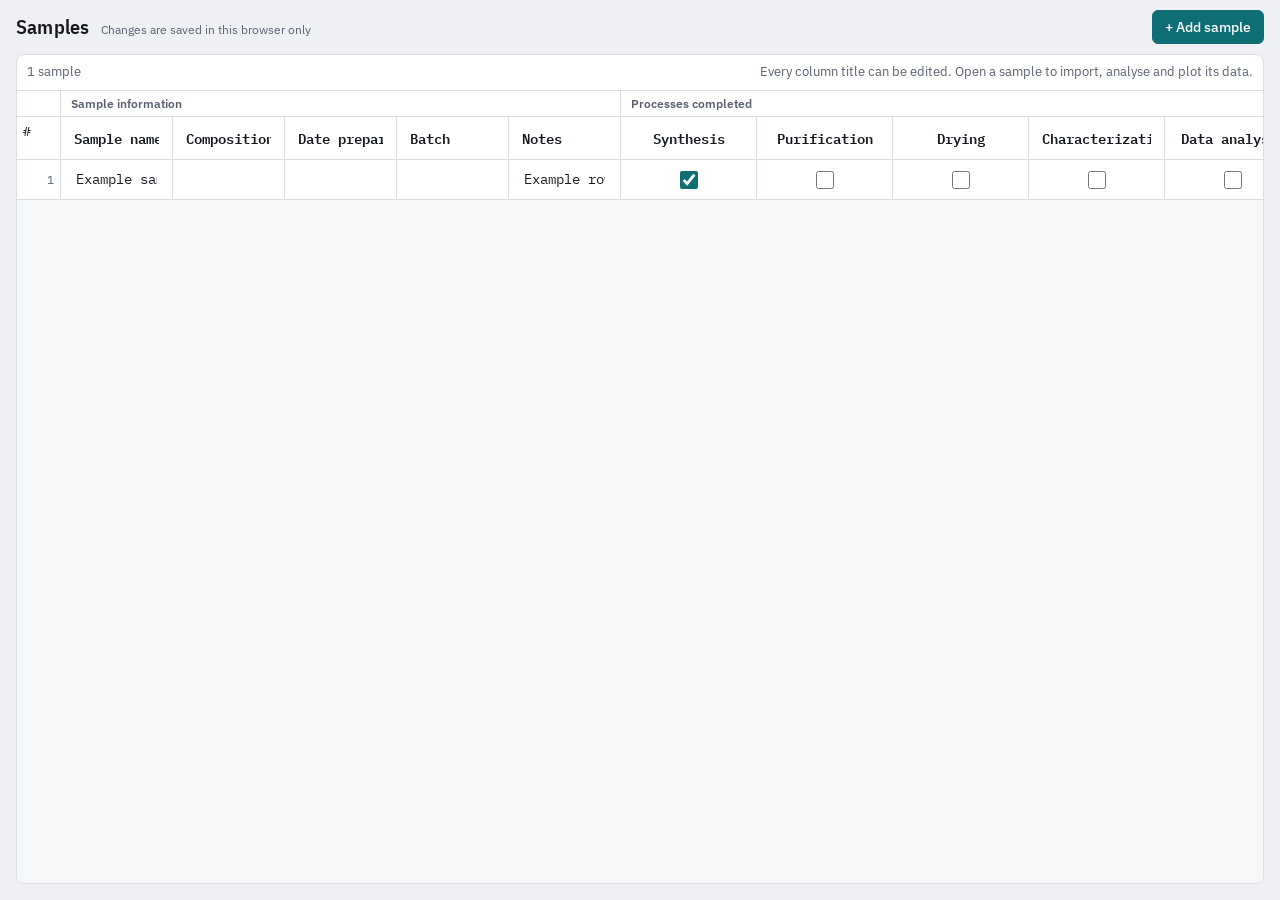
==== index.html @ b6edbdb0 "Data Workbench: static site for GitHub Pages Co-Authored-By: Claude Opus 5.5 <noreply@anthropic.com>" ====
<!DOCTYPE html>
<html lang="en">
<head>
<meta charset="utf-8">
<meta name="viewport" content="width=device-width, initial-scale=1">
<title>Data Workbench</title>
<link rel="preconnect" href="https://fonts.googleapis.com">
<link href="https://fonts.googleapis.com/css2?family=IBM+Plex+Mono:wght@400;500&family=IBM+Plex+Sans:wght@400;500;600&family=IBM+Plex+Sans+Condensed:wght@600&display=swap" rel="stylesheet">
<style>
:root {
  /* Layout: fixed header, two working panes. Left is the worksheet, right is plot / formulas / statistics / Origin. */
  --bg: #eef0f3; --surface: #ffffff; --sunken: #f6f7f9; --ink: #161a20; --muted: #586070; --line: #d9dde4; --grid: #e9ecf0;
  --accent: #0f6e73; --accent-ink: #ffffff; --accent-soft: #e0f1f1; --bad: #b3261e;
  --s1: #2a78d6; --s2: #eb6834; --s3: #1baf7a; --s4: #eda100; --s5: #e87ba4; --s6: #008300; --s7: #6250d6; --s8: #e34948;
  --display: "IBM Plex Sans Condensed", "IBM Plex Sans", system-ui, sans-serif;
  --body: "IBM Plex Sans", system-ui, -apple-system, "Segoe UI", sans-serif;
  --mono: "IBM Plex Mono", ui-monospace, "SF Mono", Menlo, Consolas, monospace;
}
@media (prefers-color-scheme: dark) {
  :root:not([data-theme="light"]) {
    color-scheme: dark;
    --bg: #111418; --surface: #1a1e24; --sunken: #15181d; --ink: #e9ebef; --muted: #9ea6b3; --line: #2f353f; --grid: #262b33;
    --accent: #55c2c6; --accent-ink: #082124; --accent-soft: #173638; --bad: #f2867e;
    --s1: #3987e5; --s2: #d95926; --s3: #199e70; --s4: #c98500; --s5: #d55181; --s6: #008300; --s7: #9085e9; --s8: #e66767;
  }
}
:root[data-theme="dark"] {
  color-scheme: dark;
  --bg: #111418; --surface: #1a1e24; --sunken: #15181d; --ink: #e9ebef; --muted: #9ea6b3; --line: #2f353f; --grid: #262b33;
  --accent: #55c2c6; --accent-ink: #082124; --accent-soft: #173638; --bad: #f2867e;
  --s1: #3987e5; --s2: #d95926; --s3: #199e70; --s4: #c98500; --s5: #d55181; --s6: #008300; --s7: #9085e9; --s8: #e66767;
}
* { box-sizing: border-box; }
html, body { height: 100%; margin: 0; }
body { background: var(--bg); color: var(--ink); font: 14px/1.45 var(--body); display: grid; grid-template-rows: auto minmax(0, 1fr); }
button, input, select, textarea { font: inherit; color: inherit; }
:focus-visible { outline: 2px solid var(--accent); outline-offset: 1px; }

.top { display: flex; flex-wrap: wrap; align-items: center; justify-content: space-between; gap: 10px 16px; padding: 10px 16px; }
.brand { display: flex; align-items: baseline; gap: 12px; flex-wrap: wrap; }
h1 { font: 600 20px/1.1 var(--display); letter-spacing: .01em; margin: 0; }
.chip { font-size: 12px; padding: 2px 8px; border-radius: 999px; background: var(--accent-soft); color: var(--accent); font-weight: 500; }
.actions, .row { display: flex; flex-wrap: wrap; gap: 8px; align-items: center; }
.btn { display: inline-flex; align-items: center; gap: 6px; padding: 6px 12px; border: 1px solid var(--line); border-radius: 6px; background: var(--surface); cursor: pointer; font-weight: 500; white-space: nowrap; }
.btn:hover { border-color: var(--accent); }
.btn.primary { background: var(--accent); color: var(--accent-ink); border-color: var(--accent); }
.btn.small { padding: 3px 9px; font-size: 13px; }
.view-samples .bench-only, .view-samples main, .view-bench .samples-only, .view-bench #samplesView { display: none !important; }
#samplesView { margin: 0 16px 16px; }
.state { font-size: 12px; color: var(--muted); }
.state.bad { color: var(--bad); }
table.reg { font-family: var(--body); width: 100%; }
.reg .btn, .reg .dims, .reg .rn { font-family: var(--body); }
.reg thead tr.groups th { position: static; font: 600 12px var(--body); color: var(--muted); padding: 5px 10px; min-width: 0; }
.reg thead th { min-width: 160px; padding: 4px; }
.reg thead th.ck, .reg td.ck { min-width: 136px; text-align: center; }
.reg thead th.narrow, .reg td.narrow { min-width: 0; white-space: nowrap; }
.reg input[type="text"] { width: 100%; border: 1px solid transparent; background: transparent; border-radius: 4px; padding: 4px 6px; font-size: 14px; }
.reg thead input[type="text"] { font-weight: 600; }
.reg th.ck input[type="text"] { text-align: center; }
.reg input[type="text"]:hover, .reg input[type="text"]:focus { border-color: var(--line); background: var(--sunken); }
.reg td { text-align: left; padding: 2px 4px; max-width: none; height: 36px; overflow: visible; }
.reg td.ck input { width: 18px; height: 18px; accent-color: var(--accent); cursor: pointer; vertical-align: middle; }
.reg td.narrow { padding: 2px 8px; }
.reg .dims { color: var(--muted); font-size: 12px; margin-left: 8px; }
.save-only { display: none; }
.can-save .save-only { display: inline-flex; }

main { display: grid; grid-template-columns: minmax(0, 1fr) minmax(0, 1.15fr); gap: 12px; padding: 0 16px 16px; min-height: 0; }
.pane { background: var(--surface); border: 1px solid var(--line); border-radius: 8px; display: flex; flex-direction: column; min-height: 0; min-width: 0; overflow: hidden; }
.panebar { display: flex; flex-wrap: wrap; align-items: center; gap: 8px; padding: 8px 10px; border-bottom: 1px solid var(--line); }
.panebar .grow { flex: 1; color: var(--muted); font-size: 13px; }
label.check { display: inline-flex; align-items: center; gap: 5px; font-size: 13px; color: var(--muted); cursor: pointer; }

.tablewrap { overflow: auto; flex: 1; min-height: 0; background: var(--sunken); }
table.grid { border-collapse: separate; border-spacing: 0; font-family: var(--mono); font-size: 13px; font-variant-numeric: tabular-nums; }
.grid th, .grid td { border-right: 1px solid var(--line); border-bottom: 1px solid var(--line); }
.grid thead th { position: sticky; top: 0; z-index: 2; background: var(--surface); padding: 6px; vertical-align: top; text-align: left; font-weight: 400; min-width: 112px; }
.grid thead th.corner { left: 0; z-index: 3; min-width: 44px; }
.grid .rn { position: sticky; left: 0; z-index: 1; background: var(--surface); color: var(--muted); text-align: right; padding: 0 6px; min-width: 44px; font-weight: 400; font-size: 12px; white-space: nowrap; }
.grid .rn button { visibility: hidden; border: 0; background: none; color: var(--bad); cursor: pointer; padding: 0 0 0 4px; }
.grid tr:hover .rn button, .grid .rn button:focus-visible { visibility: visible; }
.grid td { background: var(--surface); padding: 4px 8px; text-align: right; min-width: 112px; max-width: 220px; white-space: nowrap; overflow: hidden; height: 27px; }
.grid td:focus { outline: 2px solid var(--accent); outline-offset: -2px; }
.grid td.txt { text-align: left; }
.grid td.calc { background: var(--sunken); color: var(--muted); }
.colhead { display: flex; flex-direction: column; gap: 4px; }
.colhead .line1 { display: flex; align-items: center; gap: 4px; }
.colhead .ltr { font: 600 12px var(--body); background: var(--accent-soft); color: var(--accent); border-radius: 4px; padding: 0 6px; }
.colhead .sp { flex: 1; }
.iconbtn { border: 0; background: none; cursor: pointer; color: var(--muted); padding: 0 4px; border-radius: 4px; font: 500 12px var(--body); }
.iconbtn:hover { color: var(--accent); background: var(--accent-soft); }
.colhead input { width: 100%; border: 1px solid transparent; background: transparent; border-radius: 4px; padding: 1px 4px; font: 600 13px var(--body); }
.colhead input.unit { font-weight: 400; color: var(--muted); font-size: 12px; }
.colhead input:hover, .colhead input:focus { border-color: var(--line); background: var(--sunken); }
.colhead .fx { font: 12px var(--mono); color: var(--accent); white-space: nowrap; overflow: hidden; text-overflow: ellipsis; max-width: 200px; }
.colhead .err { font: 12px var(--body); color: var(--bad); white-space: normal; max-width: 200px; }
.pager { display: flex; align-items: center; gap: 8px; padding: 6px 10px; border-top: 1px solid var(--line); font-size: 13px; color: var(--muted); }
.pager:empty { display: none; }

.tabs { display: flex; gap: 2px; padding: 6px 8px 0; border-bottom: 1px solid var(--line); overflow-x: auto; }
.tabs button { border: 0; background: none; padding: 8px 14px; cursor: pointer; font: 600 15px var(--display); color: var(--muted); border-bottom: 2px solid transparent; white-space: nowrap; }
.tabs button[aria-selected="true"] { color: var(--ink); border-bottom-color: var(--accent); }
.tabpanel { flex: 1; min-height: 0; overflow: auto; padding: 12px; display: flex; flex-direction: column; gap: 12px; }
.tabpanel[hidden] { display: none; }
.controls { display: flex; flex-wrap: wrap; gap: 8px 12px; align-items: end; }
.field { display: flex; flex-direction: column; gap: 3px; font-size: 12px; color: var(--muted); min-width: 0; }
.field.wide { flex: 1 1 220px; }
.field input[type="text"], .field select, textarea { border: 1px solid var(--line); border-radius: 6px; background: var(--surface); padding: 5px 8px; font-size: 14px; color: var(--ink); min-width: 0; max-width: 100%; }
.field input.mono, textarea, pre { font-family: var(--mono); font-size: 13px; }
.ychips { display: flex; flex-wrap: wrap; gap: 6px; }
.ychips label { display: inline-flex; align-items: center; gap: 5px; border: 1px solid var(--line); border-radius: 999px; padding: 2px 10px 2px 6px; font-size: 13px; cursor: pointer; color: var(--ink); }
.ychips label:has(input:checked) { border-color: var(--accent); background: var(--accent-soft); }
.sw { width: 10px; height: 10px; border-radius: 2px; display: inline-block; }
#chartIn { position: absolute; inset: 0; }
#chart { position: relative; flex: 1; min-height: 320px; border: 1px solid var(--line); border-radius: 6px; overflow: hidden; background: var(--surface); }
.note { color: var(--muted); font-size: 13px; max-width: 70ch; margin: 0; }
.note.bad { color: var(--bad); }
h2 { font: 600 15px var(--display); margin: 0; }
.out { display: flex; flex-direction: column; gap: 10px; }
.scroll { overflow-x: auto; }
table.res { border-collapse: collapse; font-size: 13px; font-variant-numeric: tabular-nums; }
.res th, .res td { padding: 4px 10px; border-bottom: 1px solid var(--line); text-align: right; white-space: nowrap; }
.res th { color: var(--muted); font-weight: 500; }
.res th:first-child, .res td:first-child { text-align: left; }
.eq { font: 14px var(--mono); background: var(--sunken); border: 1px solid var(--line); border-radius: 6px; padding: 8px 10px; overflow-x: auto; white-space: nowrap; }
.kv { display: flex; flex-wrap: wrap; gap: 6px 18px; font-size: 13px; }
.kv b { font-weight: 600; font-variant-numeric: tabular-nums; }
.kv span { color: var(--muted); }
pre { margin: 0; background: var(--sunken); border: 1px solid var(--line); border-radius: 6px; padding: 10px; overflow: auto; max-height: 300px; white-space: pre; }
details summary { cursor: pointer; color: var(--accent); font-weight: 500; }
.ref { display: grid; grid-template-columns: max-content 1fr; gap: 3px 14px; font-size: 13px; margin-top: 8px; }
.ref code { font-family: var(--mono); }
.flist { display: flex; flex-direction: column; gap: 6px; }
.flist .item { display: flex; align-items: center; gap: 8px; border: 1px solid var(--line); border-radius: 6px; padding: 5px 8px; }
.flist .item code { font-family: var(--mono); flex: 1; overflow: hidden; text-overflow: ellipsis; white-space: nowrap; }
ol.routes { margin: 0; padding-left: 20px; display: flex; flex-direction: column; gap: 8px; max-width: 72ch; }
dialog { border: 1px solid var(--line); border-radius: 10px; background: var(--surface); color: var(--ink); padding: 16px; width: min(640px, calc(100vw - 32px)); }
dialog::backdrop { background: rgba(10, 14, 20, .45); }
dialog h2 { margin-bottom: 8px; }
dialog textarea { width: 100%; height: 220px; resize: vertical; }
dialog .row { justify-content: flex-end; margin-top: 12px; }
#toast { position: fixed; left: 50%; bottom: 20px; transform: translateX(-50%); background: var(--ink); color: var(--surface); padding: 8px 14px; border-radius: 6px; font-size: 13px; opacity: 0; pointer-events: none; transition: opacity .15s; max-width: calc(100vw - 32px); z-index: 10; }
#toast.show { opacity: 1; }
body.drag::after { content: "Drop the file to import it"; position: fixed; inset: 12px; border: 2px dashed var(--accent); border-radius: 12px; background: color-mix(in srgb, var(--surface) 85%, transparent); display: grid; place-items: center; font: 600 20px var(--display); z-index: 20; }
@media (max-width: 900px) {
  html, body { height: auto; }
  body { display: block; }
  main { grid-template-columns: minmax(0, 1fr); }
  .tablewrap { max-height: 60vh; }
  #chart { min-height: 340px; flex: none; height: 380px; }
}
@media (prefers-reduced-motion: reduce) { #toast { transition: none; } }
</style>
</head>
<body class="view-samples">
<header class="top">
  <div class="brand">
    <button class="btn small bench-only" id="btnBack" type="button">&larr; Samples</button>
    <h1 id="viewTitle">Samples</h1>
    <span class="chip bench-only" id="dsChip" hidden>Example data</span>
    <span class="state" id="saveState" role="status"></span>
  </div>
  <div class="actions">
    <button class="btn primary samples-only" id="btnAddSample" type="button">+ Add sample</button>
    <label class="btn primary bench-only" for="fileInput">Import file</label>
    <input type="file" id="fileInput" accept=".csv,.tsv,.txt,.dat,.xlsx,.xls,.ods" hidden>
    <button class="btn bench-only" id="btnPaste" type="button">Paste data</button>
    <button class="btn bench-only" id="btnNew" type="button">Empty table</button>
  </div>
</header>

<section class="pane" id="samplesView" aria-label="Samples">
  <div class="panebar">
    <span class="grow" id="regCount">Loading saved samples…</span>
    <span class="note">Every column title can be edited. Open a sample to import, analyse and plot its data.</span>
  </div>
  <div class="tablewrap"><table class="grid reg" id="reg"></table></div>
</section>

<main>
  <section class="pane" aria-label="Worksheet">
    <div class="panebar">
      <span class="grow" id="dims"></span>
      <label class="check"><input type="checkbox" id="copyHeaders" checked> with headers</label>
      <button class="btn small" id="btnCopy" type="button">Copy table</button>
      <button class="btn small save-only" id="btnCsv" type="button">Save CSV</button>
      <button class="btn small" id="btnAddRow" type="button">+ Row</button>
      <button class="btn small" id="btnAddCol" type="button">+ Column</button>
    </div>
    <div class="tablewrap"><table class="grid" id="grid"></table></div>
    <div class="pager" id="pager"></div>
  </section>

  <section class="pane" aria-label="Analysis">
    <nav class="tabs" role="tablist">
      <button role="tab" data-tab="plot" aria-selected="true" type="button">Plot</button>
      <button role="tab" data-tab="formula" aria-selected="false" type="button">Formulas</button>
      <button role="tab" data-tab="stats" aria-selected="false" type="button">Statistics</button>
      <button role="tab" data-tab="origin" aria-selected="false" type="button">Origin</button>
    </nav>

    <div class="tabpanel" id="tab-plot" role="tabpanel">
      <div class="controls">
        <label class="field">Type
          <select id="pType">
            <option value="scatter">Scatter</option><option value="line">Line</option><option value="linesym">Line + symbol</option>
            <option value="bar">Column</option><option value="hist">Histogram</option><option value="box">Box plot</option>
          </select></label>
        <label class="field">X column <select id="pX"></select></label>
        <label class="field">Y error bars <select id="pErr"></select></label>
        <label class="check"><input type="checkbox" id="pLogX"> log X</label>
        <label class="check"><input type="checkbox" id="pLogY"> log Y</label>
        <label class="check"><input type="checkbox" id="pFit" checked> show fitted curve</label>
      </div>
      <div class="field">Y columns<div class="ychips" id="pYs"></div></div>
      <div class="controls" id="pRightRow">
        <div class="field">Put on a second (right) Y axis<div class="ychips" id="pRight"></div></div>
        <label class="check"><input type="checkbox" id="pLogY2"> log right Y</label>
      </div>
      <div id="chart" role="img" aria-label="Plot of the selected columns"><div id="chartIn"></div></div>
      <div class="controls">
        <label class="field wide">Title <input type="text" id="pTitle" placeholder="none"></label>
        <label class="field wide">X label <input type="text" id="pXL" placeholder="from column name"></label>
        <label class="field wide">Y label <input type="text" id="pYL" placeholder="from column name"></label>
        <label class="field wide" id="pYRWrap">Right Y label <input type="text" id="pYR" placeholder="from column name"></label>
        <button class="btn small" id="btnCopyImg" type="button">Copy image</button>
        <button class="btn small save-only" id="btnPng" type="button">Save PNG</button>
        <button class="btn small save-only" id="btnSvg" type="button">Save SVG</button>
      </div>
    </div>

    <div class="tabpanel" id="tab-formula" role="tabpanel" hidden>
      <h2 id="fHead">New calculated column</h2>
      <div class="controls">
        <label class="field">Column name <input type="text" id="fName" placeholder="Normalized"></label>
        <label class="field">Unit <input type="text" id="fUnit" placeholder="optional"></label>
        <label class="field wide">Formula <input type="text" class="mono" id="fExpr" placeholder="B / max(B)" spellcheck="false" autocomplete="off"></label>
        <button class="btn primary" id="fAdd" type="button">Add column</button>
        <button class="btn" id="fCancel" type="button" hidden>Cancel</button>
      </div>
      <p class="note" id="fPrev">Refer to columns by letter (A, B, C) or by name. The column recalculates whenever the data change.</p>
      <div class="flist" id="fList"></div>
      <details open>
        <summary>What you can write</summary>
        <div class="ref">
          <code>A, B, "Run 1", col("Run 1")</code><span>a column, by letter or by name</span>
          <code>+ − * / ^ ( )</code><span>arithmetic; <code>i</code> is the row number, <code>pi</code> and <code>e</code> are constants</span>
          <code>sqrt abs exp ln log log2 round(x, d)</code><span>applied row by row; <code>log</code> is base 10, as in Origin</span>
          <code>sin cos tan asin acos atan</code><span>angles in radians</span>
          <code>mean sd var median min max sum count</code><span>one value for the whole column, e.g. <code>B − mean(B)</code></span>
          <code>norm(B), norm01(B), zscore(B)</code><span>divide by maximum, scale to 0–1, standardize</span>
          <code>cumsum(B), diff(B), smooth(B, 5)</code><span>running total, row-to-row difference, moving average</span>
          <code>deriv(Y, X), integ(Y, X)</code><span>numerical derivative, cumulative trapezoid integral</span>
          <code>if(A &gt; 5, B, 0)</code><span>choose per row; comparisons give 1 or 0</span>
        </div>
      </details>
    </div>

    <div class="tabpanel" id="tab-stats" role="tabpanel" hidden>
      <div class="controls">
        <label class="field">Analysis
          <select id="sType">
            <option value="desc">Descriptive statistics</option>
            <option value="poly">Linear / polynomial fit</option>
            <option value="nl">Nonlinear curve fit</option>
            <option value="cmp">Compare groups (t-test, ANOVA)</option>
            <option value="corr">Correlation</option>
          </select></label>
      </div>
      <div class="controls" id="sCtl"></div>
      <div class="out" id="sOut"></div>
    </div>

    <div class="tabpanel" id="tab-origin" role="tabpanel" hidden>
      <p class="note">Origin is a desktop program, so a web page cannot open it or exchange data with it live. These three routes move your work into Origin.</p>
      <ol class="routes">
        <li><b>Clipboard.</b> Copy the table and paste it into an Origin worksheet. Without headers the values land in the data rows directly.
          <div class="row" style="margin-top:6px"><button class="btn small" id="oCopyData" type="button">Copy data without headers</button></div></li>
        <li><b>Script.</b> The script below rebuilds this worksheet in Origin with names, units and X/Y designations, and draws the current plot as a native, editable Origin graph. Paste it into Origin's Python console, or run it from Python on a Windows PC with Origin installed. It follows the documented originpro API and has not been run against your Origin version.
          <div class="row" style="margin-top:6px"><button class="btn small" id="oCopyScript" type="button">Copy script</button><button class="btn small save-only" id="oSaveScript" type="button">Save script as .txt</button></div></li>
        <li><b>File.</b> Save the table as CSV and drag it into Origin, or use Data, Import From File.</li>
      </ol>
      <pre id="oScript" tabindex="0"></pre>
    </div>
  </section>
</main>

<dialog id="dlg">
  <h2 id="dlgTitle"></h2>
  <p class="note" id="dlgText"></p>
  <textarea id="dlgArea" spellcheck="false"></textarea>
  <div class="row" id="dlgBtns"></div>
</dialog>
<div id="toast" role="status" aria-live="polite"></div>

<script src="lib/jstat.min.js"></script>
<script src="lib/plotly.min.js"></script>
<script src="lib/xlsx.full.min.js"></script>
<script src="core.js"></script>
<script src="app.js"></script>
</body>
</html>
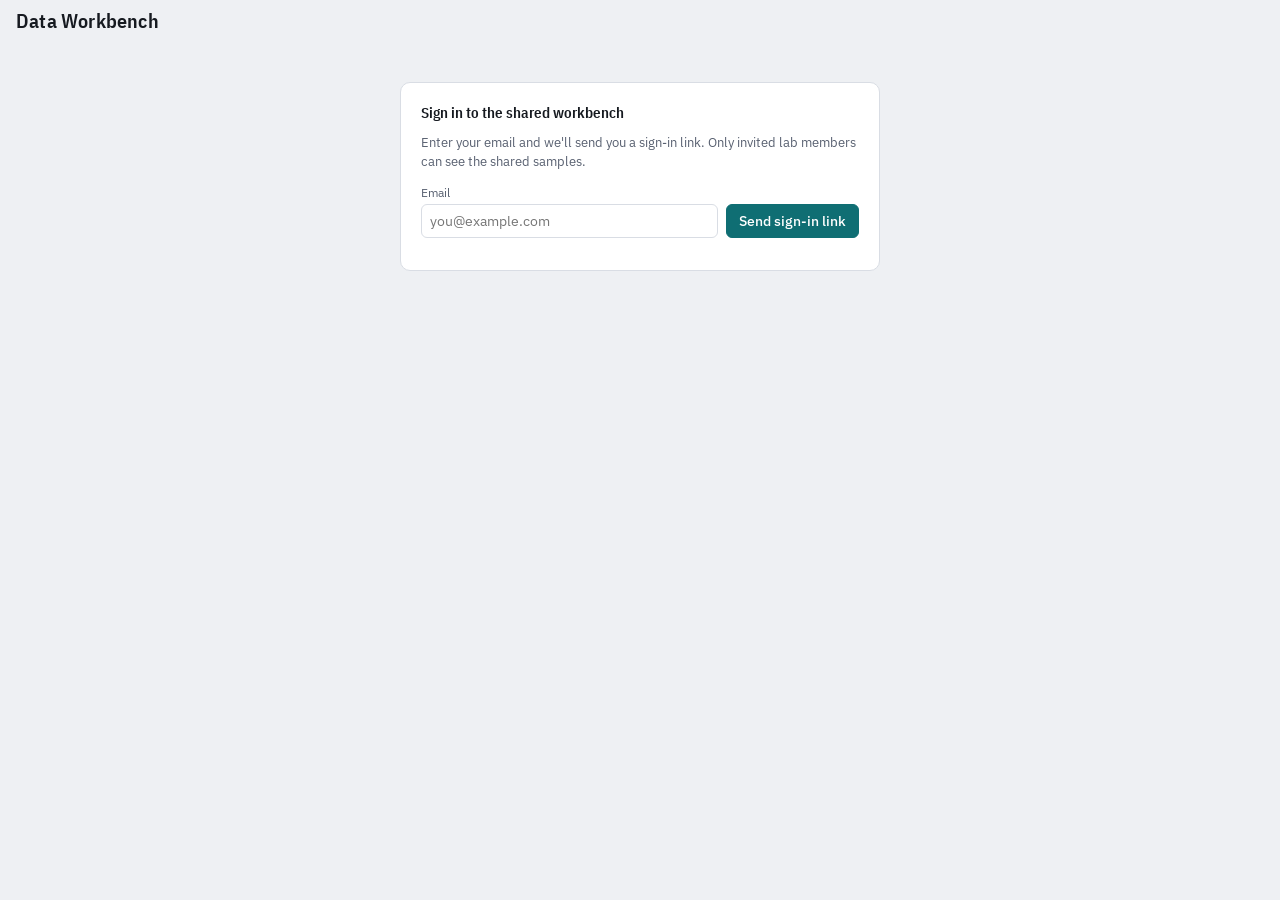
==== commit 4f8e408b: "Shared lab storage with Supabase and email sign-in Samples, titles and datasets are stored as separa" ====
--- a/index.html
+++ b/index.html
@@ -150,6 +150,13 @@
   .tablewrap { max-height: 60vh; }
   #chart { min-height: 340px; flex: none; height: 380px; }
 }
+[hidden] { display: none !important; }
+.who { font-size: 12px; color: var(--muted); }
+.authcard { align-self: start; max-width: 480px; width: calc(100% - 32px); margin: 40px auto; background: var(--surface); border: 1px solid var(--line); border-radius: 10px; padding: 20px; display: flex; flex-direction: column; gap: 12px; }
+.authcard[hidden] { display: none; }
+.authcard form { align-items: end; }
+.authcard input[type="email"] { border: 1px solid var(--line); border-radius: 6px; background: var(--surface); padding: 6px 8px; font-size: 14px; color: var(--ink); width: 100%; }
+body.view-auth main, body.view-auth #samplesView, body.view-auth .actions { display: none !important; }
 @media (prefers-reduced-motion: reduce) { #toast { transition: none; } }
 </style>
 </head>
@@ -162,6 +169,9 @@
     <span class="state" id="saveState" role="status"></span>
   </div>
   <div class="actions">
+    <span class="who samples-only" id="whoAmI" hidden></span>
+    <button class="btn samples-only" id="btnRefresh" type="button" hidden>Refresh</button>
+    <button class="btn samples-only" id="btnSignOut" type="button" hidden>Sign out</button>
     <button class="btn primary samples-only" id="btnAddSample" type="button">+ Add sample</button>
     <label class="btn primary bench-only" for="fileInput">Import file</label>
     <input type="file" id="fileInput" accept=".csv,.tsv,.txt,.dat,.xlsx,.xls,.ods" hidden>
@@ -292,11 +302,23 @@
   <textarea id="dlgArea" spellcheck="false"></textarea>
   <div class="row" id="dlgBtns"></div>
 </dialog>
+<section id="authView" class="authcard" hidden aria-labelledby="authTitle">
+  <h2 id="authTitle">Sign in to the shared workbench</h2>
+  <p class="note" id="authText">Enter your email and we'll send you a sign-in link. Only invited lab members can see the shared samples.</p>
+  <form id="authForm" class="row">
+    <label class="field wide">Email <input type="email" id="authEmail" required autocomplete="email" placeholder="you@example.com"></label>
+    <button class="btn primary" id="authSend" type="submit">Send sign-in link</button>
+  </form>
+  <p class="note" id="authMsg" role="status"></p>
+  <div class="row" id="authAlt" hidden><button class="btn small" id="authOut" type="button">Use a different email</button></div>
+</section>
 <div id="toast" role="status" aria-live="polite"></div>
 
 <script src="lib/jstat.min.js"></script>
 <script src="lib/plotly.min.js"></script>
 <script src="lib/xlsx.full.min.js"></script>
+<script src="lib/supabase.js"></script>
+<script src="config.js"></script>
 <script src="core.js"></script>
 <script src="app.js"></script>
 </body>
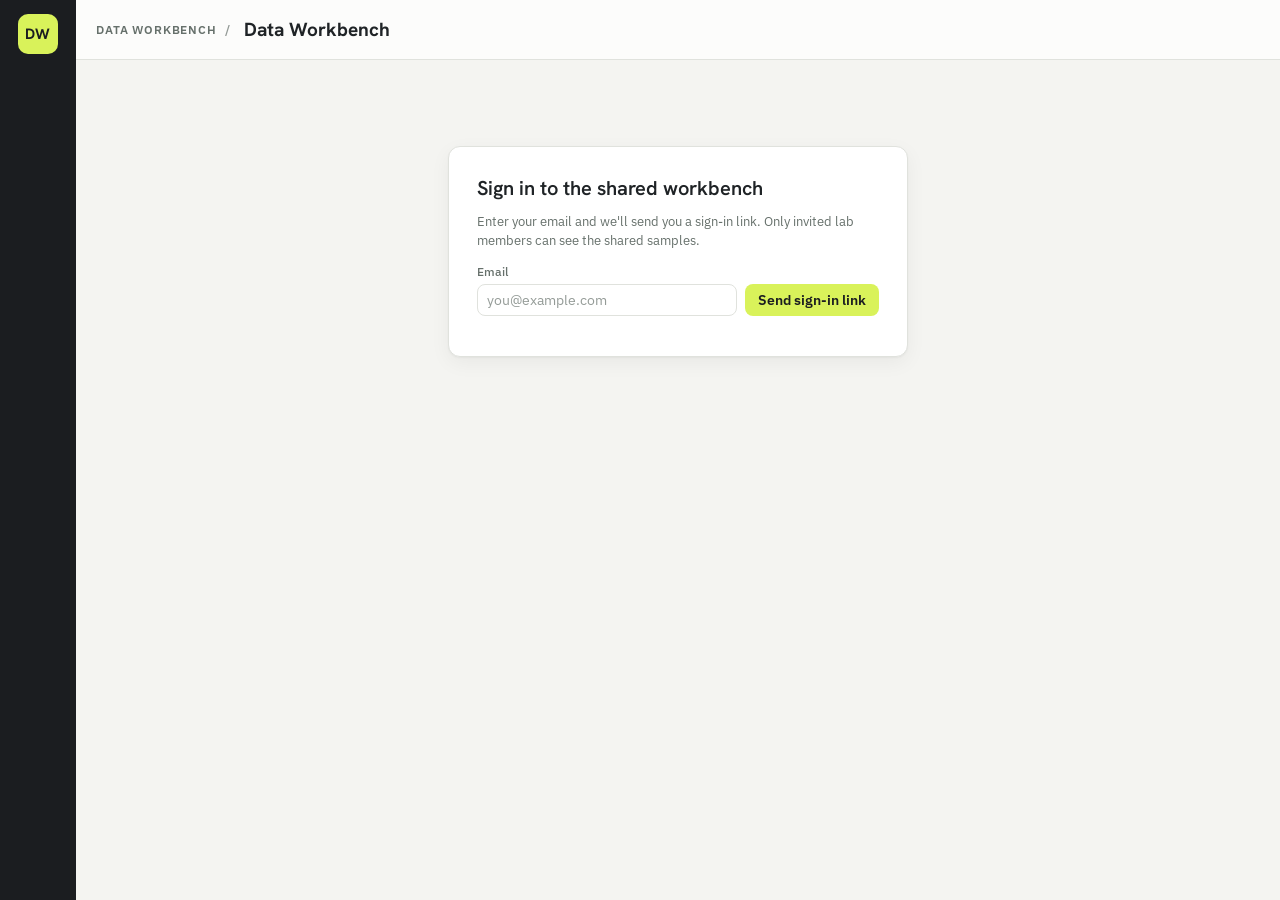
==== commit 5a4ae26f: "Publish sandbox code to live" ====
--- a/index.html
+++ b/index.html
@@ -5,53 +5,84 @@
 <meta name="viewport" content="width=device-width, initial-scale=1">
 <title>Data Workbench</title>
 <link rel="preconnect" href="https://fonts.googleapis.com">
-<link href="https://fonts.googleapis.com/css2?family=IBM+Plex+Mono:wght@400;500&family=IBM+Plex+Sans:wght@400;500;600&family=IBM+Plex+Sans+Condensed:wght@600&display=swap" rel="stylesheet">
+<link href="https://fonts.googleapis.com/css2?family=Hanken+Grotesk:wght@600;700&family=IBM+Plex+Mono:wght@400;500&family=IBM+Plex+Sans:wght@400;500;600&display=swap" rel="stylesheet">
 <style>
+/* Hybrid design system: dark tool rail, light analytical canvas, modular panels, lime active states.
+   Lime is only ever a fill behind dark text (active item, primary action, selection), never text on white. */
 :root {
-  /* Layout: fixed header, two working panes. Left is the worksheet, right is plot / formulas / statistics / Origin. */
-  --bg: #eef0f3; --surface: #ffffff; --sunken: #f6f7f9; --ink: #161a20; --muted: #586070; --line: #d9dde4; --grid: #e9ecf0;
-  --accent: #0f6e73; --accent-ink: #ffffff; --accent-soft: #e0f1f1; --bad: #b3261e;
-  --s1: #2a78d6; --s2: #eb6834; --s3: #1baf7a; --s4: #eda100; --s5: #e87ba4; --s6: #008300; --s7: #6250d6; --s8: #e34948;
-  --display: "IBM Plex Sans Condensed", "IBM Plex Sans", system-ui, sans-serif;
+  --bg: #f4f4f1; --surface: #ffffff; --sunken: #f7f7f4; --ink: #1f2326; --muted: #66706b; --line: #e0e2dd; --grid: #ecedea;
+  --accent: #3f6b5c; --accent-ink: #ffffff; --accent-soft: #e8efea; --bad: #b3261e;
+  --lime: #d9f25a; --lime-ink: #1b1d20; --lime-soft: #f2f7dc; --sage: #e7ece8; --sage-ink: #4b5a52;
+  --rail: #1b1d20; --rail-2: #26292d; --rail-3: #32363b; --rail-ink: #b8bdb9;
+  --warn: #8a5a00; --warn-bg: #fff1d6;
+  --s1: #4e7867; --s2: #7d9a12; --s3: #2a78d6; --s4: #d08a1a; --s5: #c4527f; --s6: #1b8a5a; --s7: #6250d6; --s8: #d64545;
+  --display: "Hanken Grotesk", "IBM Plex Sans", system-ui, sans-serif;
   --body: "IBM Plex Sans", system-ui, -apple-system, "Segoe UI", sans-serif;
   --mono: "IBM Plex Mono", ui-monospace, "SF Mono", Menlo, Consolas, monospace;
+  --ctl: 32px; --ctl-sm: 28px; --r: 8px; --r-lg: 12px; --railw: 76px;
+  --shadow-sm: 0 1px 2px rgba(20, 24, 22, .05); --shadow-md: 0 1px 2px rgba(20, 24, 22, .04), 0 6px 20px rgba(20, 24, 22, .05);
+  --hover: color-mix(in srgb, var(--accent) 5%, var(--surface)); --ring: color-mix(in srgb, var(--accent) 30%, transparent);
 }
 @media (prefers-color-scheme: dark) {
   :root:not([data-theme="light"]) {
     color-scheme: dark;
-    --bg: #111418; --surface: #1a1e24; --sunken: #15181d; --ink: #e9ebef; --muted: #9ea6b3; --line: #2f353f; --grid: #262b33;
-    --accent: #55c2c6; --accent-ink: #082124; --accent-soft: #173638; --bad: #f2867e;
-    --s1: #3987e5; --s2: #d95926; --s3: #199e70; --s4: #c98500; --s5: #d55181; --s6: #008300; --s7: #9085e9; --s8: #e66767;
+    --bg: #111315; --surface: #1a1d20; --sunken: #15171a; --ink: #ebece8; --muted: #9aa39e; --line: #2d3135; --grid: #24282c;
+    --accent: #c9e35a; --accent-ink: #15171a; --accent-soft: #262d1c; --bad: #f2867e;
+    --lime: #d4ee55; --lime-ink: #15171a; --lime-soft: #2a3218; --sage: #23282a; --sage-ink: #b9c4bd;
+    --rail: #0c0d0f; --rail-2: #1d2024; --rail-3: #2a2e33; --rail-ink: #b8bdb9;
+    --warn: #f0c46c; --warn-bg: #3a2e14;
+    --s1: #8fb8a6; --s2: #c9e35a; --s3: #3987e5; --s4: #e8a33c; --s5: #d55181; --s6: #2fb380; --s7: #9085e9; --s8: #e66767;
+    --shadow-sm: 0 1px 2px rgba(0, 0, 0, .3); --shadow-md: 0 1px 3px rgba(0, 0, 0, .35), 0 6px 18px rgba(0, 0, 0, .25);
   }
 }
 :root[data-theme="dark"] {
   color-scheme: dark;
-  --bg: #111418; --surface: #1a1e24; --sunken: #15181d; --ink: #e9ebef; --muted: #9ea6b3; --line: #2f353f; --grid: #262b33;
-  --accent: #55c2c6; --accent-ink: #082124; --accent-soft: #173638; --bad: #f2867e;
-  --s1: #3987e5; --s2: #d95926; --s3: #199e70; --s4: #c98500; --s5: #d55181; --s6: #008300; --s7: #9085e9; --s8: #e66767;
+  --bg: #111315; --surface: #1a1d20; --sunken: #15171a; --ink: #ebece8; --muted: #9aa39e; --line: #2d3135; --grid: #24282c;
+  --accent: #c9e35a; --accent-ink: #15171a; --accent-soft: #262d1c; --bad: #f2867e;
+  --lime: #d4ee55; --lime-ink: #15171a; --lime-soft: #2a3218; --sage: #23282a; --sage-ink: #b9c4bd;
+  --rail: #0c0d0f; --rail-2: #1d2024; --rail-3: #2a2e33; --rail-ink: #b8bdb9;
+  --warn: #f0c46c; --warn-bg: #3a2e14;
+  --s1: #8fb8a6; --s2: #c9e35a; --s3: #3987e5; --s4: #e8a33c; --s5: #d55181; --s6: #2fb380; --s7: #9085e9; --s8: #e66767;
+  --shadow-sm: 0 1px 2px rgba(0, 0, 0, .3); --shadow-md: 0 1px 3px rgba(0, 0, 0, .35), 0 6px 18px rgba(0, 0, 0, .25);
 }
 * { box-sizing: border-box; }
 html, body { height: 100%; margin: 0; }
-body { background: var(--bg); color: var(--ink); font: 14px/1.45 var(--body); display: grid; grid-template-rows: auto minmax(0, 1fr); }
+body { background: var(--bg); color: var(--ink); font: 14px/1.45 var(--body); display: grid; grid-template-columns: var(--railw) minmax(0, 1fr); grid-template-rows: auto minmax(0, 1fr); }
+body > :not(.rail) { grid-column: 2; }
 button, input, select, textarea { font: inherit; color: inherit; }
 :focus-visible { outline: 2px solid var(--accent); outline-offset: 1px; }
 
-.top { display: flex; flex-wrap: wrap; align-items: center; justify-content: space-between; gap: 10px 16px; padding: 10px 16px; }
-.brand { display: flex; align-items: baseline; gap: 12px; flex-wrap: wrap; }
+.top { display: flex; flex-wrap: wrap; align-items: center; justify-content: space-between; gap: 10px 16px; padding: 10px 16px; margin-bottom: 14px; background: var(--surface); border-bottom: 1px solid var(--line); box-shadow: var(--shadow-sm); position: relative; z-index: 4; }
+.mark { width: 26px; height: 26px; flex: none; align-self: center; color: var(--accent); }
+.brand { display: flex; align-items: center; gap: 12px; flex-wrap: wrap; }
 h1 { font: 600 20px/1.1 var(--display); letter-spacing: .01em; margin: 0; }
-.chip { font-size: 12px; padding: 2px 8px; border-radius: 999px; background: var(--accent-soft); color: var(--accent); font-weight: 500; }
+.chip { font-size: 12px; line-height: 1.5; padding: 2px 9px; border-radius: 999px; background: var(--accent-soft); color: var(--accent); font-weight: 500; }
 .actions, .row { display: flex; flex-wrap: wrap; gap: 8px; align-items: center; }
-.btn { display: inline-flex; align-items: center; gap: 6px; padding: 6px 12px; border: 1px solid var(--line); border-radius: 6px; background: var(--surface); cursor: pointer; font-weight: 500; white-space: nowrap; }
-.btn:hover { border-color: var(--accent); }
+.btn { display: inline-flex; align-items: center; justify-content: center; gap: 6px; height: var(--ctl); padding: 0 12px; border: 1px solid var(--line); border-radius: var(--r); background: var(--surface); box-shadow: var(--shadow-sm); cursor: pointer; font-weight: 500; white-space: nowrap; transition: background-color .12s, border-color .12s, color .12s; }
+.btn:hover { border-color: color-mix(in srgb, var(--accent) 55%, var(--line)); background: var(--hover); color: var(--accent); }
+.btn:active { transform: translateY(1px); }
 .btn.primary { background: var(--accent); color: var(--accent-ink); border-color: var(--accent); }
-.btn.small { padding: 3px 9px; font-size: 13px; }
+.btn.primary:hover { background: color-mix(in srgb, var(--accent) 86%, var(--ink)); border-color: transparent; color: var(--accent-ink); }
+.btn.small { height: var(--ctl-sm); padding: 0 9px; font-size: 13px; }
+.btn.icon { width: var(--ctl-sm); padding: 0; font-size: 15px; }
+.vsep { width: 1px; align-self: stretch; margin: 2px 2px; background: var(--line); }
 .view-samples .bench-only, .view-samples main, .view-bench .samples-only, .view-bench #samplesView { display: none !important; }
-#samplesView { margin: 0 16px 16px; }
+.view-combine .samples-only, .view-combine .bench-only, .view-combine main, .view-combine #samplesView { display: none !important; }
+.view-combine #btnBack { display: inline-flex !important; }
+body:not(.view-combine) #combineView { display: none; }
+#combineView { margin: 0 16px 16px; box-shadow: var(--shadow-md); }
+#cChart { position: relative; flex: 1; min-height: 340px; border: 1px solid var(--line); border-radius: var(--r-lg); overflow: hidden; background: var(--surface); }
+#cChartIn { position: absolute; inset: 0; }
+.reg td.sel, .reg th.sel { min-width: 0; text-align: center; padding: 2px 8px; }
+.reg td.sel input { width: 18px; height: 18px; accent-color: var(--accent); cursor: pointer; vertical-align: middle; }
+#samplesView { margin: 0 16px 16px; box-shadow: var(--shadow-md); }
+#samplesView .tablewrap { background: var(--surface); }
+.reg tbody tr:hover td { background: var(--hover); }
 .state { font-size: 12px; color: var(--muted); }
 .state.bad { color: var(--bad); }
 table.reg { font-family: var(--body); width: 100%; }
 .reg .btn, .reg .dims, .reg .rn { font-family: var(--body); }
-.reg thead tr.groups th { position: static; font: 600 12px var(--body); color: var(--muted); padding: 5px 10px; min-width: 0; }
+.reg thead tr.groups th { position: static; font: 600 11px var(--body); letter-spacing: .06em; text-transform: uppercase; color: var(--muted); background: var(--sunken); padding: 6px 10px; min-width: 0; }
 .reg thead th { min-width: 160px; padding: 4px; }
 .reg thead th.ck, .reg td.ck { min-width: 136px; text-align: center; }
 .reg thead th.narrow, .reg td.narrow { min-width: 0; white-space: nowrap; }
@@ -67,26 +98,72 @@
 .can-save .save-only { display: inline-flex; }
 
 main { display: grid; grid-template-columns: minmax(0, 1fr) minmax(0, 1.15fr); gap: 12px; padding: 0 16px 16px; min-height: 0; }
-.pane { background: var(--surface); border: 1px solid var(--line); border-radius: 8px; display: flex; flex-direction: column; min-height: 0; min-width: 0; overflow: hidden; }
-.panebar { display: flex; flex-wrap: wrap; align-items: center; gap: 8px; padding: 8px 10px; border-bottom: 1px solid var(--line); }
-.panebar .grow { flex: 1; color: var(--muted); font-size: 13px; }
+.pane { background: var(--surface); border: 1px solid var(--line); border-radius: var(--r-lg); box-shadow: var(--shadow-md); display: flex; flex-direction: column; min-height: 0; min-width: 0; overflow: hidden; }
+.panebar { display: flex; flex-wrap: wrap; align-items: center; gap: 6px; padding: 8px 10px; background: var(--surface); border-bottom: 1px solid var(--line); }
+.panebar .grow { flex: 1; color: var(--muted); font-size: 13px; font-variant-numeric: tabular-nums; white-space: nowrap; }
+.panebar .vsep { margin: 4px 0; }
 label.check { display: inline-flex; align-items: center; gap: 5px; font-size: 13px; color: var(--muted); cursor: pointer; }
 
 .tablewrap { overflow: auto; flex: 1; min-height: 0; background: var(--sunken); }
 table.grid { border-collapse: separate; border-spacing: 0; font-family: var(--mono); font-size: 13px; font-variant-numeric: tabular-nums; }
 .grid th, .grid td { border-right: 1px solid var(--line); border-bottom: 1px solid var(--line); }
-.grid thead th { position: sticky; top: 0; z-index: 2; background: var(--surface); padding: 6px; vertical-align: top; text-align: left; font-weight: 400; min-width: 112px; }
+.grid thead th { position: sticky; top: 0; z-index: 2; background: var(--surface); box-shadow: inset 0 -1px 0 var(--line); padding: 6px; vertical-align: top; text-align: left; font-weight: 400; min-width: 112px; }
 .grid thead th.corner { left: 0; z-index: 3; min-width: 44px; }
 .grid .rn { position: sticky; left: 0; z-index: 1; background: var(--surface); color: var(--muted); text-align: right; padding: 0 6px; min-width: 44px; font-weight: 400; font-size: 12px; white-space: nowrap; }
 .grid .rn button { visibility: hidden; border: 0; background: none; color: var(--bad); cursor: pointer; padding: 0 0 0 4px; }
 .grid tr:hover .rn button, .grid .rn button:focus-visible { visibility: visible; }
 .grid td { background: var(--surface); padding: 4px 8px; text-align: right; min-width: 112px; max-width: 220px; white-space: nowrap; overflow: hidden; height: 27px; }
 .grid td:focus { outline: 2px solid var(--accent); outline-offset: -2px; }
+.grid tbody tr:nth-child(even) td:not(.calc):not(.selc) { background: color-mix(in srgb, var(--sunken) 55%, var(--surface)); }
+.grid tbody tr:hover td:not(.selc) { background: var(--hover); }
+.grid tbody tr:hover .rn { color: var(--ink); }
 .grid td.txt { text-align: left; }
 .grid td.calc { background: var(--sunken); color: var(--muted); }
 .colhead { display: flex; flex-direction: column; gap: 4px; }
-.colhead .line1 { display: flex; align-items: center; gap: 4px; }
-.colhead .ltr { font: 600 12px var(--body); background: var(--accent-soft); color: var(--accent); border-radius: 4px; padding: 0 6px; }
+.colhead .line1 { display: flex; align-items: center; gap: 4px; cursor: pointer; border-radius: 4px; margin: -2px; padding: 2px; user-select: none; }
+.colhead .line1:hover { background: var(--accent-soft); }
+.grid thead th.selc { background: var(--accent-soft); box-shadow: inset 0 2px 0 var(--accent); }
+.grid td.selc, .grid td.calc.selc { background: var(--accent-soft); color: var(--ink); }
+table.grid.reg, .grid.reg input[type="text"] { font-family: var(--body); }
+.grid.reg thead th { min-width: 160px; }
+.grid.reg thead th.ck { min-width: 136px; }
+.grid.reg thead th.narrow, .grid.reg thead th.sel, .grid.reg thead tr.groups th { min-width: 0; }
+.menu { position: relative; }
+.menu summary { list-style: none; user-select: none; }
+.menu summary::-webkit-details-marker { display: none; }
+.menu summary::after { content: "▾"; margin-left: 2px; color: var(--muted); }
+.menu[open] summary { border-color: var(--accent); }
+.menulist { position: absolute; right: 0; top: calc(100% + 4px); z-index: 6; min-width: 100%; background: var(--surface); border: 1px solid var(--line); border-radius: 8px; padding: 4px; display: flex; flex-direction: column; box-shadow: 0 6px 18px rgba(10, 14, 20, .18); }
+.menulist button { border: 0; background: none; text-align: left; padding: 7px 10px; border-radius: 5px; cursor: pointer; white-space: nowrap; font-size: 13px; }
+.menulist button:hover, .menulist button:focus-visible { background: var(--accent-soft); color: var(--accent); }
+.seqpanel { padding: 10px; border-bottom: 1px solid var(--line); display: flex; flex-direction: column; gap: 8px; }
+.seqpanel[hidden] { display: none; }
+.seqcols { display: flex; flex-wrap: wrap; gap: 12px 28px; align-items: flex-start; }
+.seqpanel .lbl { font-size: 12px; color: var(--muted); margin-bottom: 4px; }
+.seqsteps { list-style: none; margin: 0; padding: 0; display: flex; flex-direction: column; gap: 2px; min-width: 220px; }
+.seqsteps li { display: flex; align-items: center; gap: 4px; padding: 2px 6px; border: 1px solid var(--line); border-radius: 6px; background: var(--surface); }
+.seqsteps li.off { border-style: dashed; background: none; }
+.seqsteps li .sp { flex: 1; }
+.seqsteps label.check { color: var(--ink); }
+.seqsteps .iconbtn { font-size: 14px; }
+.seqsteps .iconbtn:disabled { opacity: .3; cursor: default; }
+.btn:disabled { opacity: .45; cursor: default; }
+.btn:disabled:hover { border-color: var(--line); }
+.seq-mode #btnAddRow, .seq-mode #btnAddCol, .seq-mode label[for="fileInput"], .seq-mode #btnPaste, .seq-mode #btnNew { display: none !important; }
+.seq-mode .colhead input { cursor: default; }
+.axisrow { gap: 6px 14px; }
+.axgroup { display: inline-flex; align-items: flex-end; gap: 6px; flex-wrap: wrap; }
+.axlbl { font: 600 12px/var(--ctl) var(--body); color: var(--ink); min-width: 48px; }
+.field input.num { width: 68px; }
+.note.bad:empty { display: none; }
+.maskbar { display: flex; flex-wrap: wrap; align-items: center; gap: 8px 12px; }
+.maskchips { display: flex; flex-wrap: wrap; align-items: center; gap: 4px 6px; max-height: 92px; overflow: auto; }
+.mchip { display: inline-flex; align-items: center; gap: 2px; font: 12px var(--mono); border: 1px dashed var(--line); border-radius: 999px; padding: 1px 4px 1px 8px; color: var(--muted); }
+.dlgchecks { display: flex; flex-direction: column; gap: 6px; max-height: 260px; overflow: auto; margin-top: 8px; }
+.dlgchecks label.check { color: var(--ink); font-size: 14px; }
+.dlgchecks input:disabled + * , .dlgchecks label:has(input:disabled) { color: var(--muted); }
+.selinfo { padding: 5px 10px; font-size: 12px; color: var(--accent); background: var(--accent-soft); border-bottom: 1px solid var(--line); }
+.colhead .ltr { font: 600 11px/18px var(--body); min-width: 20px; text-align: center; background: var(--accent-soft); color: var(--accent); border-radius: 5px; padding: 0 6px; }
 .colhead .sp { flex: 1; }
 .iconbtn { border: 0; background: none; cursor: pointer; color: var(--muted); padding: 0 4px; border-radius: 4px; font: 500 12px var(--body); }
 .iconbtn:hover { color: var(--accent); background: var(--accent-soft); }
@@ -98,22 +175,31 @@
 .pager { display: flex; align-items: center; gap: 8px; padding: 6px 10px; border-top: 1px solid var(--line); font-size: 13px; color: var(--muted); }
 .pager:empty { display: none; }
 
-.tabs { display: flex; gap: 2px; padding: 6px 8px 0; border-bottom: 1px solid var(--line); overflow-x: auto; }
-.tabs button { border: 0; background: none; padding: 8px 14px; cursor: pointer; font: 600 15px var(--display); color: var(--muted); border-bottom: 2px solid transparent; white-space: nowrap; }
-.tabs button[aria-selected="true"] { color: var(--ink); border-bottom-color: var(--accent); }
-.tabpanel { flex: 1; min-height: 0; overflow: auto; padding: 12px; display: flex; flex-direction: column; gap: 12px; }
+.tabs { display: flex; gap: 4px; padding: 6px 10px 0; background: var(--surface); border-bottom: 1px solid var(--line); overflow-x: auto; }
+.tabs button { border: 0; background: none; padding: 9px 14px; margin-bottom: -1px; cursor: pointer; font: 600 15px var(--display); color: var(--muted); border-bottom: 2px solid transparent; border-radius: 6px 6px 0 0; white-space: nowrap; transition: color .12s, background-color .12s; }
+.tabs button:hover { color: var(--ink); background: var(--sunken); }
+.tabs button[aria-selected="true"] { color: var(--accent); border-bottom-color: var(--accent); background: none; }
+.tabpanel { flex: 1; min-height: 0; overflow: auto; padding: 14px; display: flex; flex-direction: column; gap: 14px; }
+.card { border: 1px solid var(--line); border-radius: var(--r-lg); background: var(--sunken); padding: 10px 12px 12px; display: flex; flex-direction: column; gap: 8px; flex: none; }
+.cardhead { font: 600 11px var(--body); letter-spacing: .06em; text-transform: uppercase; color: var(--muted); margin: 0; }
 .tabpanel[hidden] { display: none; }
 .controls { display: flex; flex-wrap: wrap; gap: 8px 12px; align-items: end; }
-.field { display: flex; flex-direction: column; gap: 3px; font-size: 12px; color: var(--muted); min-width: 0; }
+.field { display: flex; flex-direction: column; gap: 4px; font-size: 12px; font-weight: 500; color: var(--muted); min-width: 0; }
 .field.wide { flex: 1 1 220px; }
-.field input[type="text"], .field select, textarea { border: 1px solid var(--line); border-radius: 6px; background: var(--surface); padding: 5px 8px; font-size: 14px; color: var(--ink); min-width: 0; max-width: 100%; }
+.field input[type="text"], .field select, textarea, .dlginput, .authcard input[type="email"] { border: 1px solid var(--line); border-radius: var(--r); background: var(--surface); padding: 5px 9px; font-size: 14px; font-weight: 400; color: var(--ink); min-width: 0; max-width: 100%; transition: border-color .12s, box-shadow .12s; }
+.field input[type="text"], .field select, .dlginput, .authcard input[type="email"] { height: var(--ctl); }
+.field input[type="text"]:hover, .field select:hover, textarea:hover { border-color: color-mix(in srgb, var(--accent) 40%, var(--line)); }
+.field input[type="text"]:focus, .field select:focus, textarea:focus, .dlginput:focus, .authcard input[type="email"]:focus { outline: none; border-color: var(--accent); box-shadow: 0 0 0 3px var(--ring); }
+.field input::placeholder, textarea::placeholder { color: color-mix(in srgb, var(--muted) 70%, transparent); }
+input[type="checkbox"] { accent-color: var(--accent); }
 .field input.mono, textarea, pre { font-family: var(--mono); font-size: 13px; }
 .ychips { display: flex; flex-wrap: wrap; gap: 6px; }
-.ychips label { display: inline-flex; align-items: center; gap: 5px; border: 1px solid var(--line); border-radius: 999px; padding: 2px 10px 2px 6px; font-size: 13px; cursor: pointer; color: var(--ink); }
+.ychips label { display: inline-flex; align-items: center; gap: 5px; border: 1px solid var(--line); border-radius: 999px; padding: 3px 11px 3px 7px; font-size: 13px; cursor: pointer; color: var(--ink); background: var(--surface); transition: border-color .12s, background-color .12s; }
+.ychips label:hover { border-color: color-mix(in srgb, var(--accent) 55%, var(--line)); }
 .ychips label:has(input:checked) { border-color: var(--accent); background: var(--accent-soft); }
 .sw { width: 10px; height: 10px; border-radius: 2px; display: inline-block; }
 #chartIn { position: absolute; inset: 0; }
-#chart { position: relative; flex: 1; min-height: 320px; border: 1px solid var(--line); border-radius: 6px; overflow: hidden; background: var(--surface); }
+#chart { position: relative; flex: 1; min-height: 320px; border: 1px solid var(--line); border-radius: var(--r-lg); overflow: hidden; background: var(--surface); }
 .note { color: var(--muted); font-size: 13px; max-width: 70ch; margin: 0; }
 .note.bad { color: var(--bad); }
 h2 { font: 600 15px var(--display); margin: 0; }
@@ -121,9 +207,10 @@
 .scroll { overflow-x: auto; }
 table.res { border-collapse: collapse; font-size: 13px; font-variant-numeric: tabular-nums; }
 .res th, .res td { padding: 4px 10px; border-bottom: 1px solid var(--line); text-align: right; white-space: nowrap; }
-.res th { color: var(--muted); font-weight: 500; }
+.res th { color: var(--muted); font-weight: 500; font-size: 12px; background: var(--sunken); }
+.res tbody tr:hover td { background: var(--hover); }
 .res th:first-child, .res td:first-child { text-align: left; }
-.eq { font: 14px var(--mono); background: var(--sunken); border: 1px solid var(--line); border-radius: 6px; padding: 8px 10px; overflow-x: auto; white-space: nowrap; }
+.eq { font: 14px var(--mono); background: var(--sunken); border: 1px solid var(--line); border-left: 3px solid var(--accent); border-radius: var(--r); padding: 8px 10px; overflow-x: auto; white-space: nowrap; }
 .kv { display: flex; flex-wrap: wrap; gap: 6px 18px; font-size: 13px; }
 .kv b { font-weight: 600; font-variant-numeric: tabular-nums; }
 .kv span { color: var(--muted); }
@@ -135,13 +222,13 @@
 .flist .item { display: flex; align-items: center; gap: 8px; border: 1px solid var(--line); border-radius: 6px; padding: 5px 8px; }
 .flist .item code { font-family: var(--mono); flex: 1; overflow: hidden; text-overflow: ellipsis; white-space: nowrap; }
 ol.routes { margin: 0; padding-left: 20px; display: flex; flex-direction: column; gap: 8px; max-width: 72ch; }
-dialog { border: 1px solid var(--line); border-radius: 10px; background: var(--surface); color: var(--ink); padding: 16px; width: min(640px, calc(100vw - 32px)); }
-dialog::backdrop { background: rgba(10, 14, 20, .45); }
+dialog { border: 1px solid var(--line); border-radius: 14px; box-shadow: 0 20px 50px rgba(10, 14, 20, .3); padding: 20px; background: var(--surface); color: var(--ink); width: min(640px, calc(100vw - 32px)); }
+dialog::backdrop { background: rgba(10, 14, 20, .45); backdrop-filter: blur(2px); }
 dialog h2 { margin-bottom: 8px; }
 dialog textarea { width: 100%; height: 220px; resize: vertical; }
 dialog .row { justify-content: flex-end; margin-top: 12px; }
-#toast { position: fixed; left: 50%; bottom: 20px; transform: translateX(-50%); background: var(--ink); color: var(--surface); padding: 8px 14px; border-radius: 6px; font-size: 13px; opacity: 0; pointer-events: none; transition: opacity .15s; max-width: calc(100vw - 32px); z-index: 10; }
-#toast.show { opacity: 1; }
+#toast { position: fixed; left: 50%; bottom: 20px; transform: translateX(-50%); background: var(--ink); color: var(--surface); padding: 9px 16px; border-radius: 999px; font-size: 13px; font-weight: 500; box-shadow: var(--shadow-md); opacity: 0; pointer-events: none; transition: opacity .15s, transform .15s; max-width: calc(100vw - 32px); z-index: 10; }
+#toast.show { opacity: 1; transform: translateX(-50%) translateY(-4px); }
 body.drag::after { content: "Drop the file to import it"; position: fixed; inset: 12px; border: 2px dashed var(--accent); border-radius: 12px; background: color-mix(in srgb, var(--surface) 85%, transparent); display: grid; place-items: center; font: 600 20px var(--display); z-index: 20; }
 @media (max-width: 900px) {
   html, body { height: auto; }
@@ -149,29 +236,172 @@
   main { grid-template-columns: minmax(0, 1fr); }
   .tablewrap { max-height: 60vh; }
   #chart { min-height: 340px; flex: none; height: 380px; }
+  .top { padding: 10px 12px; }
+  .top .chip:not(#dsChip) { white-space: normal; }
 }
 [hidden] { display: none !important; }
+.sheettabs { display: flex; align-items: flex-end; gap: 2px; padding: 6px 8px 0; border-bottom: 1px solid var(--line); overflow-x: auto; background: var(--sunken); }
+.sheettabs:empty { display: none; }
+.sheettabs button[role="tab"] { border: 1px solid transparent; border-bottom: 0; background: none; padding: 7px 14px; cursor: pointer; font: 600 13px var(--body); color: var(--muted); border-radius: 6px 6px 0 0; white-space: nowrap; margin-bottom: -1px; }
+.sheettabs button[role="tab"]:hover { color: var(--ink); }
+.sheettabs button[aria-selected="true"] { background: var(--surface); color: var(--ink); border-color: var(--line); box-shadow: inset 0 2px 0 var(--accent); }
+.sheettabs .add { border: 0; background: none; color: var(--accent); font: 500 13px var(--body); padding: 6px 10px; cursor: pointer; white-space: nowrap; }
+.sheettabs .sp { flex: 1; }
+.sheettabs .iconbtn { margin-bottom: 4px; white-space: nowrap; }
+.dlginput { width: 100%; }
+a.btn { text-decoration: none; color: inherit; }
+.chip.sbx { background: #f6d8a8; color: #5a3a00; font-weight: 600; }
 .who { font-size: 12px; color: var(--muted); }
-.authcard { align-self: start; max-width: 480px; width: calc(100% - 32px); margin: 40px auto; background: var(--surface); border: 1px solid var(--line); border-radius: 10px; padding: 20px; display: flex; flex-direction: column; gap: 12px; }
+.authcard { align-self: start; max-width: 460px; width: calc(100% - 32px); margin: 8vh auto 40px; background: var(--surface); border: 1px solid var(--line); border-radius: 14px; box-shadow: var(--shadow-md); padding: 28px; display: flex; flex-direction: column; gap: 12px; }
 .authcard[hidden] { display: none; }
 .authcard form { align-items: end; }
-.authcard input[type="email"] { border: 1px solid var(--line); border-radius: 6px; background: var(--surface); padding: 6px 8px; font-size: 14px; color: var(--ink); width: 100%; }
+.authcard input[type="email"] { width: 100%; }
+.authcard h2 { font-size: 20px; }
 body.view-auth main, body.view-auth #samplesView, body.view-auth .actions { display: none !important; }
-@media (prefers-reduced-motion: reduce) { #toast { transition: none; } }
+@media (prefers-reduced-motion: reduce) { #toast, .btn, .tabs button, .ychips label, .field input, .field select { transition: none; } .btn:active { transform: none; } }
+
+/* ---------- Hybrid design system: shell ---------- */
+.rail { grid-column: 1; grid-row: 1 / -1; position: sticky; top: 0; height: 100vh; z-index: 5; background: var(--rail); display: flex; flex-direction: column; align-items: center; gap: 6px; padding: 14px 8px; overflow-y: auto; }
+.rail-logo { width: 40px; height: 40px; flex: none; border-radius: 10px; background: var(--lime); color: var(--lime-ink); display: grid; place-items: center; font: 700 15px var(--display); letter-spacing: .02em; margin-bottom: 12px; }
+.rail-sep { width: 32px; height: 1px; background: var(--rail-3); margin: 6px 0; flex: none; }
+.rail-btn { width: 60px; flex: none; border: 0; border-radius: 10px; background: var(--rail-2); color: var(--rail-ink); cursor: pointer; display: flex; flex-direction: column; align-items: center; gap: 3px; padding: 8px 2px 7px; font: 500 10.5px/1.1 var(--body); transition: background-color .12s, color .12s; }
+.rail-btn svg { width: 21px; height: 21px; fill: none; stroke: currentColor; stroke-width: 1.7; stroke-linecap: round; stroke-linejoin: round; }
+.rail-btn:hover:not(:disabled) { background: var(--rail-3); color: #fff; }
+.rail-btn.on, .rail-btn.on:hover:not(:disabled) { background: var(--lime); color: var(--lime-ink); font-weight: 600; }
+body[class] #btnBack { display: none !important; }
+.top .brand { flex: 1 1 0; min-width: 0; flex-wrap: nowrap; }
+.top .actions { flex: none; }
+.top h1, .top .chip, .top .state { white-space: nowrap; overflow: hidden; text-overflow: ellipsis; min-width: 0; }
+.top h1 { flex: 0 0 auto; max-width: 36ch; }
+.top #dsChip { flex: none; }
+.top .chip { flex: 0 1 auto; min-width: 80px; }
+.top .state { flex: 0 4 auto; min-width: 90px; display: inline-block; }
+.top .state::before { display: inline-block; margin-right: 6px; vertical-align: 1px; }
+.top .state:empty { display: none; }
+.crumb { flex: none; }
+.grid td, .grid thead th { min-width: 104px; }
+.rail-btn:disabled { opacity: .32; cursor: default; }
+.rail-btn:focus-visible { outline: 2px solid var(--lime); outline-offset: 2px; }
+body.view-auth .rail-btn, body.view-auth .rail-sep { display: none; }
+
+.top { background: color-mix(in srgb, var(--surface) 70%, var(--bg)); box-shadow: none; padding: 10px 20px; min-height: 60px; }
+.crumb { font: 600 12px var(--body); letter-spacing: .07em; text-transform: uppercase; color: var(--muted); white-space: nowrap; }
+.crumb span { margin: 0 2px 0 4px; opacity: .7; }
+h1 { font: 700 19px/1.15 var(--display); letter-spacing: 0; }
+.state { display: inline-flex; align-items: center; gap: 6px; background: var(--sage); color: var(--sage-ink); border-radius: 999px; padding: 3px 11px 3px 9px; font-weight: 500; }
+.state::before { content: ""; width: 7px; height: 7px; border-radius: 50%; background: currentColor; opacity: .75; }
+.state:empty { display: none; }
+.state.bad { background: var(--warn-bg); color: var(--warn); }
+.who { display: none !important; }
+.avatar { width: 32px; height: 32px; border-radius: 8px; background: var(--rail); color: #fff; display: inline-grid; place-items: center; font: 600 12px var(--body); letter-spacing: .03em; cursor: default; }
+:root[data-theme="dark"] .avatar { background: var(--rail-3); }
+@media (prefers-color-scheme: dark) { :root:not([data-theme="light"]) .avatar { background: var(--rail-3); } }
+.chip { background: var(--sage); color: var(--sage-ink); border-radius: 6px; }
+.chip.sbx { background: var(--warn-bg); color: var(--warn); }
+
+/* panels */
+.pane { border-color: var(--line); box-shadow: var(--shadow-md); }
+#samplesView, #combineView { margin: 0 20px 20px; }
+main { padding: 0 20px 20px; gap: 16px; }
+.panebar { padding: 10px 12px; }
+
+/* buttons: primary = lime fill + graphite text; hover stays graphite */
+.btn { border-color: var(--line); box-shadow: none; }
+.btn:hover { background: var(--sunken); border-color: color-mix(in srgb, var(--ink) 25%, var(--line)); color: var(--ink); }
+.btn.primary { background: var(--lime); color: var(--lime-ink); border-color: transparent; font-weight: 600; }
+.btn.primary:hover { background: color-mix(in srgb, var(--lime) 88%, var(--ink)); color: var(--lime-ink); }
+.menulist button:hover, .menulist button:focus-visible { background: var(--sage); color: var(--ink); }
+.menu[open] summary { border-color: var(--ink); }
+.sheettabs .add, details summary { color: var(--accent); }
+
+/* tabs: graphite text, lime bar under the active one */
+.tabs { gap: 2px; }
+.tabs button { font: 600 14px var(--display); letter-spacing: .01em; }
+.tabs button[aria-selected="true"] { color: var(--ink); border-bottom: 3px solid var(--lime); }
+.sheettabs { background: var(--sunken); }
+.sheettabs button[aria-selected="true"] { box-shadow: inset 0 3px 0 var(--lime); }
+
+/* fields + chips */
+.field input[type="text"]:focus, .field select:focus, textarea:focus, .dlginput:focus, .authcard input[type="email"]:focus { border-color: var(--ink); box-shadow: 0 0 0 3px color-mix(in srgb, var(--lime) 65%, transparent); }
+:focus-visible { outline-color: var(--ink); }
+.ychips label:has(input:checked) { border-color: transparent; background: var(--lime); color: var(--lime-ink); }
+.ychips label:hover { border-color: color-mix(in srgb, var(--ink) 30%, var(--line)); }
+input[type="checkbox"] { accent-color: var(--ink); }
+.card { background: var(--sunken); border-color: var(--line); }
+
+/* worksheet grid: sage headers, lime selection */
+.grid thead th { background: var(--sage); }
+.grid thead th.corner { background: var(--sage); }
+.colhead .ltr { background: var(--rail); color: #fff; }
+.colhead .line1:hover { background: color-mix(in srgb, var(--ink) 7%, transparent); }
+.colhead .fx { color: var(--accent); }
+.colhead .err { color: var(--warn); background: var(--warn-bg); border-radius: 5px; padding: 2px 6px; }
+.grid thead th.selc { background: var(--lime); box-shadow: none; }
+.grid thead th.selc .ltr { background: var(--lime-ink); }
+.grid td.selc, .grid td.calc.selc { background: var(--lime-soft); color: var(--ink); }
+.grid td.calc { background: color-mix(in srgb, var(--sage) 45%, var(--surface)); }
+.grid td:focus { outline-color: var(--ink); }
+.grid tbody tr:hover td:not(.selc) { background: var(--sunken); }
+.selinfo { background: var(--lime-soft); color: var(--ink); }
+.reg tbody tr:has(td.sel input:checked) td { background: var(--lime-soft); }
+.reg thead tr.groups th { background: var(--surface); }
+
+/* code + results: dark graphite blocks */
+.eq, pre { background: var(--rail); color: #e9ece6; border-color: var(--rail); border-left: 0; }
+.eq { border-left: 4px solid var(--lime); }
+.note.bad { color: var(--warn); }
+.note.bad:not(:empty) { background: var(--warn-bg); border-radius: var(--r); padding: 7px 11px; max-width: none; }
+.note.bad:not(:empty)::before { content: "▲ "; font-size: 11px; }
+#toast { background: var(--rail); color: #fff; border-radius: var(--r); }
+dialog { border-radius: var(--r-lg); }
+.authcard { border-radius: var(--r-lg); }
+
+/* tablet / phone: the rail becomes a bottom bar */
+@media (max-width: 900px) {
+  body { padding-bottom: 68px; }
+  .rail { position: fixed; top: auto; bottom: 0; left: 0; right: 0; height: 64px; flex-direction: row; justify-content: space-around; padding: 6px 4px calc(6px + env(safe-area-inset-bottom)); gap: 2px; overflow: visible; }
+  .rail-logo, .rail-sep { display: none; }
+  .rail-btn { width: auto; flex: 1 1 0; max-width: 72px; background: none; padding: 6px 0 5px; font-size: 10px; }
+  #samplesView, #combineView { margin: 0 12px 12px; }
+  main { padding: 0 12px 12px; }
+  .rail-btn:disabled { display: none; }
+  .top .brand { flex-wrap: wrap; }
+  .top h1, .top .chip, .top .state { white-space: normal; }
+  .crumb { display: none; }
+}
+@media (prefers-reduced-motion: reduce) { .rail-btn { transition: none; } }
 </style>
 </head>
 <body class="view-samples">
+<nav class="rail" id="rail" aria-label="Main">
+  <span class="rail-logo" aria-hidden="true">DW</span>
+  <button class="rail-btn" type="button" data-go="samples"><svg viewBox="0 0 24 24" aria-hidden="true"><rect x="4" y="3.5" width="16" height="17" rx="2.5"/><path d="M8 8.5h8M8 12h8M8 15.5h5"/></svg><span>Samples</span></button>
+  <button class="rail-btn" type="button" data-go="combine"><svg viewBox="0 0 24 24" aria-hidden="true"><path d="M4 19.5h16"/><path d="m5 15 4-5 4 3 6-7"/><path d="m5 18 5-3 4 1 5-4" opacity=".55"/></svg><span>Compare</span></button>
+  <span class="rail-sep" aria-hidden="true"></span>
+  <button class="rail-btn" type="button" data-go="sheet"><svg viewBox="0 0 24 24" aria-hidden="true"><rect x="3.5" y="4.5" width="17" height="15" rx="2"/><path d="M3.5 9.5h17M3.5 14.5h17M9.5 4.5v15"/></svg><span>Worksheet</span></button>
+  <button class="rail-btn" type="button" data-go="plot"><svg viewBox="0 0 24 24" aria-hidden="true"><path d="M4 4v16h16"/><path d="m7.5 15 3.5-4.5 3 2.5 5-6.5"/></svg><span>Plot</span></button>
+  <button class="rail-btn" type="button" data-go="formula"><svg viewBox="0 0 24 24" aria-hidden="true"><path d="M14 4.5h-1.5A2.5 2.5 0 0 0 10 7v10a2.5 2.5 0 0 1-2.5 2.5H6M7 10.5h6.5"/><path d="m14.5 12.5 5 6M19.5 12.5l-5 6"/></svg><span>Formulas</span></button>
+  <button class="rail-btn" type="button" data-go="stats"><svg viewBox="0 0 24 24" aria-hidden="true"><path d="M4 20h16"/><rect x="5.5" y="11" width="3" height="6.5" rx=".8"/><rect x="10.5" y="6" width="3" height="11.5" rx=".8"/><rect x="15.5" y="9" width="3" height="8.5" rx=".8"/></svg><span>Statistics</span></button>
+  <button class="rail-btn" type="button" data-go="origin"><svg viewBox="0 0 24 24" aria-hidden="true"><path d="M12 15V4M7.5 8.5 12 4l4.5 4.5"/><path d="M5 13.5v4A2.5 2.5 0 0 0 7.5 20h9a2.5 2.5 0 0 0 2.5-2.5v-4"/></svg><span>Origin</span></button>
+</nav>
 <header class="top">
   <div class="brand">
     <button class="btn small bench-only" id="btnBack" type="button">&larr; Samples</button>
+    <span class="crumb">Data Workbench <span aria-hidden="true">/</span></span>
     <h1 id="viewTitle">Samples</h1>
     <span class="chip bench-only" id="dsChip" hidden>Example data</span>
+    <span class="chip sbx" id="sbxChip" hidden>Sandbox: test copy, separate from the live site</span>
     <span class="state" id="saveState" role="status"></span>
   </div>
   <div class="actions">
     <span class="who samples-only" id="whoAmI" hidden></span>
+    <span class="avatar" id="avatar" hidden></span>
+    <button class="btn samples-only" id="btnCopyLive" type="button" hidden title="Replace the sandbox's test data with a copy of the live samples">Copy live data here</button>
+    <button class="btn samples-only" id="btnPublishData" type="button" hidden title="Replace the live site's data with the sandbox's data (asks for the PIN)">Publish sandbox data to live</button>
+    <a class="btn samples-only" id="lnkPublishCode" hidden target="_blank" rel="noopener" title="Opens GitHub, where Run workflow copies the sandbox's code to the live site">Publish code to live ↗</a>
     <button class="btn samples-only" id="btnRefresh" type="button" hidden>Refresh</button>
     <button class="btn samples-only" id="btnSignOut" type="button" hidden>Sign out</button>
+    <button class="btn samples-only" id="btnCombine" type="button" title="Tick samples in the list, then plot them together">Plot selected</button>
     <button class="btn primary samples-only" id="btnAddSample" type="button">+ Add sample</button>
     <label class="btn primary bench-only" for="fileInput">Import file</label>
     <input type="file" id="fileInput" accept=".csv,.tsv,.txt,.dat,.xlsx,.xls,.ods" hidden>
@@ -183,21 +413,77 @@
 <section class="pane" id="samplesView" aria-label="Samples">
   <div class="panebar">
     <span class="grow" id="regCount">Loading saved samples…</span>
-    <span class="note">Every column title can be edited. Open a sample to import, analyse and plot its data.</span>
+    <span class="note">Click a column title to rename it.</span>
+    <details class="menu"><summary class="btn small">Edit Sample information</summary>
+      <div class="menulist"><button type="button" data-colop="info-add">Add column</button><button type="button" data-colop="info-del">Delete column</button></div></details>
+    <details class="menu"><summary class="btn small">Edit Sample process</summary>
+      <div class="menulist"><button type="button" data-colop="proc-add">Add column</button><button type="button" data-colop="proc-del">Delete column</button></div></details>
   </div>
   <div class="tablewrap"><table class="grid reg" id="reg"></table></div>
 </section>
 
+<section class="pane" id="combineView" aria-label="Combined plot of several samples">
+  <div class="tabpanel">
+    <div class="controls">
+      <label class="field">Function
+        <select id="cFn">
+          <option value="overlap">Overlap: each sample as its own curve</option>
+          <option value="merge">Merge: average the samples</option>
+        </select></label>
+      <label class="field" id="cGroupWrap">Average
+        <select id="cGroup"></select></label>
+      <label class="field">Sheet <select id="cSheet"></select></label>
+      <label class="field">X column <select id="cX"></select></label>
+      <label class="field">Y column <select id="cY"></select></label>
+      <label class="field">Type
+        <select id="cType">
+          <option value="linesym">Line + symbol</option><option value="scatter">Scatter</option><option value="line">Line</option>
+        </select></label>
+      <label class="check"><input type="checkbox" id="cLogX"> log X</label>
+      <label class="check"><input type="checkbox" id="cLogY"> log Y</label>
+      <label class="check" id="cSDWrap"><input type="checkbox" id="cSD" checked> error bars (± SD)</label>
+      <label class="check" id="cIndWrap"><input type="checkbox" id="cInd"> also show each sample</label>
+    </div>
+    <p class="note" id="cNote" style="max-width:none"></p>
+    <div id="cChart" role="img" aria-label="Combined plot of the selected samples"><div id="cChartIn"></div></div>
+      <section class="card" aria-label="Axis ranges"><h3 class="cardhead">Axes</h3>
+        <div class="controls axisrow">
+        <span class="axgroup"><span class="axlbl">X axis</span><label class="field">from <input type="text" class="num" inputmode="decimal" id="cAx_xmin" placeholder="auto" autocomplete="off"></label><label class="field">to <input type="text" class="num" inputmode="decimal" id="cAx_xmax" placeholder="auto" autocomplete="off"></label><label class="field">tick step <input type="text" class="num" inputmode="decimal" id="cAx_xstep" placeholder="auto" autocomplete="off"></label></span>
+        <span class="axgroup"><span class="axlbl">Y axis</span><label class="field">from <input type="text" class="num" inputmode="decimal" id="cAx_ymin" placeholder="auto" autocomplete="off"></label><label class="field">to <input type="text" class="num" inputmode="decimal" id="cAx_ymax" placeholder="auto" autocomplete="off"></label><label class="field">tick step <input type="text" class="num" inputmode="decimal" id="cAx_ystep" placeholder="auto" autocomplete="off"></label></span>
+        <button class="btn small" id="cAxReset" type="button" title="Empty all the boxes so the axes fit the data again">Auto scale</button>
+      </div>
+      <p class="note bad" id="cAxNote" role="status"></p>
+      </section>
+    <section class="card" aria-label="Labels and export"><h3 class="cardhead">Labels &amp; export</h3>
+      <div class="controls">
+      <label class="field wide">Title <input type="text" id="cTitle" placeholder="none"></label>
+      <label class="field wide">X label <input type="text" id="cXL" placeholder="from column name"></label>
+      <label class="field wide">Y label <input type="text" id="cYL" placeholder="from column name"></label>
+      <button class="btn small" id="cCopyData" type="button">Copy plotted data</button>
+      <button class="btn small" id="cCopyImg" type="button">Copy image</button>
+      <button class="btn small save-only" id="cPng" type="button">Save PNG</button>
+      <button class="btn small save-only" id="cSvg" type="button">Save SVG</button>
+    </div>
+      </section>
+  </div>
+</section>
+
 <main>
   <section class="pane" aria-label="Worksheet">
+    <nav class="sheettabs" id="sheetTabs" role="tablist" aria-label="Sheets in this sample"></nav>
+    <div class="seqpanel" id="seqPanel" hidden></div>
     <div class="panebar">
       <span class="grow" id="dims"></span>
       <label class="check"><input type="checkbox" id="copyHeaders" checked> with headers</label>
+      <button class="btn small icon" id="btnUndo" type="button" title="Undo the last change to this table (Ctrl+Z)" aria-label="Undo" disabled>↶</button>
+      <button class="btn small icon" id="btnRedo" type="button" title="Redo (Ctrl+Y)" aria-label="Redo" disabled>↷</button>
+      <span class="vsep" aria-hidden="true"></span>
       <button class="btn small" id="btnCopy" type="button">Copy table</button>
       <button class="btn small save-only" id="btnCsv" type="button">Save CSV</button>
       <button class="btn small" id="btnAddRow" type="button">+ Row</button>
       <button class="btn small" id="btnAddCol" type="button">+ Column</button>
     </div>
+    <div class="selinfo" id="selInfo" role="status" hidden></div>
     <div class="tablewrap"><table class="grid" id="grid"></table></div>
     <div class="pager" id="pager"></div>
   </section>
@@ -222,6 +508,7 @@
         <label class="check"><input type="checkbox" id="pLogX"> log X</label>
         <label class="check"><input type="checkbox" id="pLogY"> log Y</label>
         <label class="check"><input type="checkbox" id="pFit" checked> show fitted curve</label>
+        <label class="check" id="pStepWrap" hidden><input type="checkbox" id="pStep" checked> colour each step</label>
       </div>
       <div class="field">Y columns<div class="ychips" id="pYs"></div></div>
       <div class="controls" id="pRightRow">
@@ -229,6 +516,16 @@
         <label class="check"><input type="checkbox" id="pLogY2"> log right Y</label>
       </div>
       <div id="chart" role="img" aria-label="Plot of the selected columns"><div id="chartIn"></div></div>
+      <section class="card" aria-label="Axis ranges"><h3 class="cardhead">Axes</h3>
+        <div class="controls axisrow">
+        <span class="axgroup"><span class="axlbl">X axis</span><label class="field">from <input type="text" class="num" inputmode="decimal" id="pAx_xmin" placeholder="auto" autocomplete="off"></label><label class="field">to <input type="text" class="num" inputmode="decimal" id="pAx_xmax" placeholder="auto" autocomplete="off"></label><label class="field">tick step <input type="text" class="num" inputmode="decimal" id="pAx_xstep" placeholder="auto" autocomplete="off"></label></span>
+        <span class="axgroup"><span class="axlbl">Y axis</span><label class="field">from <input type="text" class="num" inputmode="decimal" id="pAx_ymin" placeholder="auto" autocomplete="off"></label><label class="field">to <input type="text" class="num" inputmode="decimal" id="pAx_ymax" placeholder="auto" autocomplete="off"></label><label class="field">tick step <input type="text" class="num" inputmode="decimal" id="pAx_ystep" placeholder="auto" autocomplete="off"></label></span>
+        <span class="axgroup" id="pAxY2" hidden><span class="axlbl">Right Y</span><label class="field">from <input type="text" class="num" inputmode="decimal" id="pAx_y2min" placeholder="auto" autocomplete="off"></label><label class="field">to <input type="text" class="num" inputmode="decimal" id="pAx_y2max" placeholder="auto" autocomplete="off"></label></span>
+        <button class="btn small" id="pAxReset" type="button" title="Empty all the boxes so the axes fit the data again">Auto scale</button>
+      </div>
+      <p class="note bad" id="pAxNote" role="status"></p>
+      </section>
+      <section class="card" aria-label="Labels and export"><h3 class="cardhead">Labels &amp; export</h3>
       <div class="controls">
         <label class="field wide">Title <input type="text" id="pTitle" placeholder="none"></label>
         <label class="field wide">X label <input type="text" id="pXL" placeholder="from column name"></label>
@@ -238,6 +535,7 @@
         <button class="btn small save-only" id="btnPng" type="button">Save PNG</button>
         <button class="btn small save-only" id="btnSvg" type="button">Save SVG</button>
       </div>
+      </section>
     </div>
 
     <div class="tabpanel" id="tab-formula" role="tabpanel" hidden>
@@ -286,7 +584,7 @@
       <p class="note">Origin is a desktop program, so a web page cannot open it or exchange data with it live. These three routes move your work into Origin.</p>
       <ol class="routes">
         <li><b>Clipboard.</b> Copy the table and paste it into an Origin worksheet. Without headers the values land in the data rows directly.
-          <div class="row" style="margin-top:6px"><button class="btn small" id="oCopyData" type="button">Copy data without headers</button></div></li>
+          <div class="row" style="margin-top:6px"><button class="btn small" id="oCopyData" type="button">Copy data without headers</button><span class="note" id="oMaskNote"></span></div></li>
         <li><b>Script.</b> The script below rebuilds this worksheet in Origin with names, units and X/Y designations, and draws the current plot as a native, editable Origin graph. Paste it into Origin's Python console, or run it from Python on a Windows PC with Origin installed. It follows the documented originpro API and has not been run against your Origin version.
           <div class="row" style="margin-top:6px"><button class="btn small" id="oCopyScript" type="button">Copy script</button><button class="btn small save-only" id="oSaveScript" type="button">Save script as .txt</button></div></li>
         <li><b>File.</b> Save the table as CSV and drag it into Origin, or use Data, Import From File.</li>
@@ -299,6 +597,9 @@
 <dialog id="dlg">
   <h2 id="dlgTitle"></h2>
   <p class="note" id="dlgText"></p>
+  <input type="text" id="dlgInput" class="dlginput" hidden autocomplete="off">
+  <select id="dlgSelect" class="dlginput" hidden aria-label="Column"></select>
+  <div id="dlgChecks" class="dlgchecks" hidden></div>
   <textarea id="dlgArea" spellcheck="false"></textarea>
   <div class="row" id="dlgBtns"></div>
 </dialog>
@@ -318,8 +619,53 @@
 <script src="lib/plotly.min.js"></script>
 <script src="lib/xlsx.full.min.js"></script>
 <script src="lib/supabase.js"></script>
-<script src="config.js"></script>
-<script src="core.js"></script>
-<script src="app.js"></script>
+<script src="config.js?v=1794490412"></script>
+<script src="core.js?v=1794490412"></script>
+<script src="app.js?v=1794490412"></script>
+<script>
+/* Tool rail: drives the existing views and tabs by clicking their own controls, and mirrors their state. */
+(function () {
+  "use strict";
+  const $ = (id) => document.getElementById(id), body = document.body, rail = $("rail"), tabs = document.querySelector(".tabs");
+  const view = () => body.classList.contains("view-auth") ? "auth" : body.classList.contains("view-combine") ? "combine" : body.classList.contains("view-bench") ? "bench" : "samples";
+  const narrow = () => matchMedia("(max-width: 900px)").matches;
+  function sync() {
+    const v = view(), sel = tabs.querySelector('[aria-selected="true"]'), tab = sel ? sel.dataset.tab : "";
+    rail.querySelectorAll("[data-go]").forEach((b) => {
+      const g = b.dataset.go, label = b.textContent.trim();
+      const off = v === "auth" || (g === "combine" ? v === "bench" : g !== "samples" && v !== "bench");
+      const on = v === g || (v === "bench" && g === tab);
+      b.disabled = off;
+      b.classList.toggle("on", on);
+      if (on) b.setAttribute("aria-current", "page"); else b.removeAttribute("aria-current");
+      b.title = !off ? label : g === "combine" ? "Go back to Samples, tick samples, then Compare" : "Open a sample first";
+    });
+  }
+  rail.addEventListener("click", (e) => {
+    const b = e.target.closest("[data-go]");
+    if (!b || b.disabled) return;
+    const g = b.dataset.go, v = view(), panes = document.querySelectorAll("main > .pane");
+    if (g === "samples") { if (v !== "samples") $("btnBack").click(); }
+    else if (g === "combine") { if (v === "samples") $("btnCombine").click(); }
+    else if (g === "sheet") { panes[0].scrollIntoView({ behavior: "smooth", block: "start" }); }
+    else { const t = tabs.querySelector('[data-tab="' + g + '"]'); if (t) t.click(); if (narrow()) panes[1].scrollIntoView({ behavior: "smooth", block: "start" }); }
+  });
+  const who = $("whoAmI"), av = $("avatar");
+  function syncWho() {
+    const t = who.textContent.trim(), name = t.split("@")[0].split(/[._\-+]+/).filter(Boolean);
+    av.hidden = who.hidden || !t;
+    av.textContent = ((name[0] || "")[0] || "").toUpperCase() + ((name[1] || name[0] || "")[name[1] ? 0 : 1] || "").toUpperCase();
+    av.title = "Signed in as " + t;
+  }
+  new MutationObserver(sync).observe(body, { attributes: true, attributeFilter: ["class"] });
+  new MutationObserver(sync).observe(tabs, { attributes: true, subtree: true, attributeFilter: ["aria-selected"] });
+  new MutationObserver(syncWho).observe(who, { attributes: true, childList: true, characterData: true, subtree: true });
+  const chip = $("sbxChip");
+  const st = $("saveState");
+  const syncChip = () => { chip.title = chip.textContent; st.title = st.textContent; };
+  [chip, st].forEach((el) => new MutationObserver(syncChip).observe(el, { childList: true, characterData: true, subtree: true }));
+  sync(); syncWho(); syncChip();
+})();
+</script>
 </body>
 </html>
